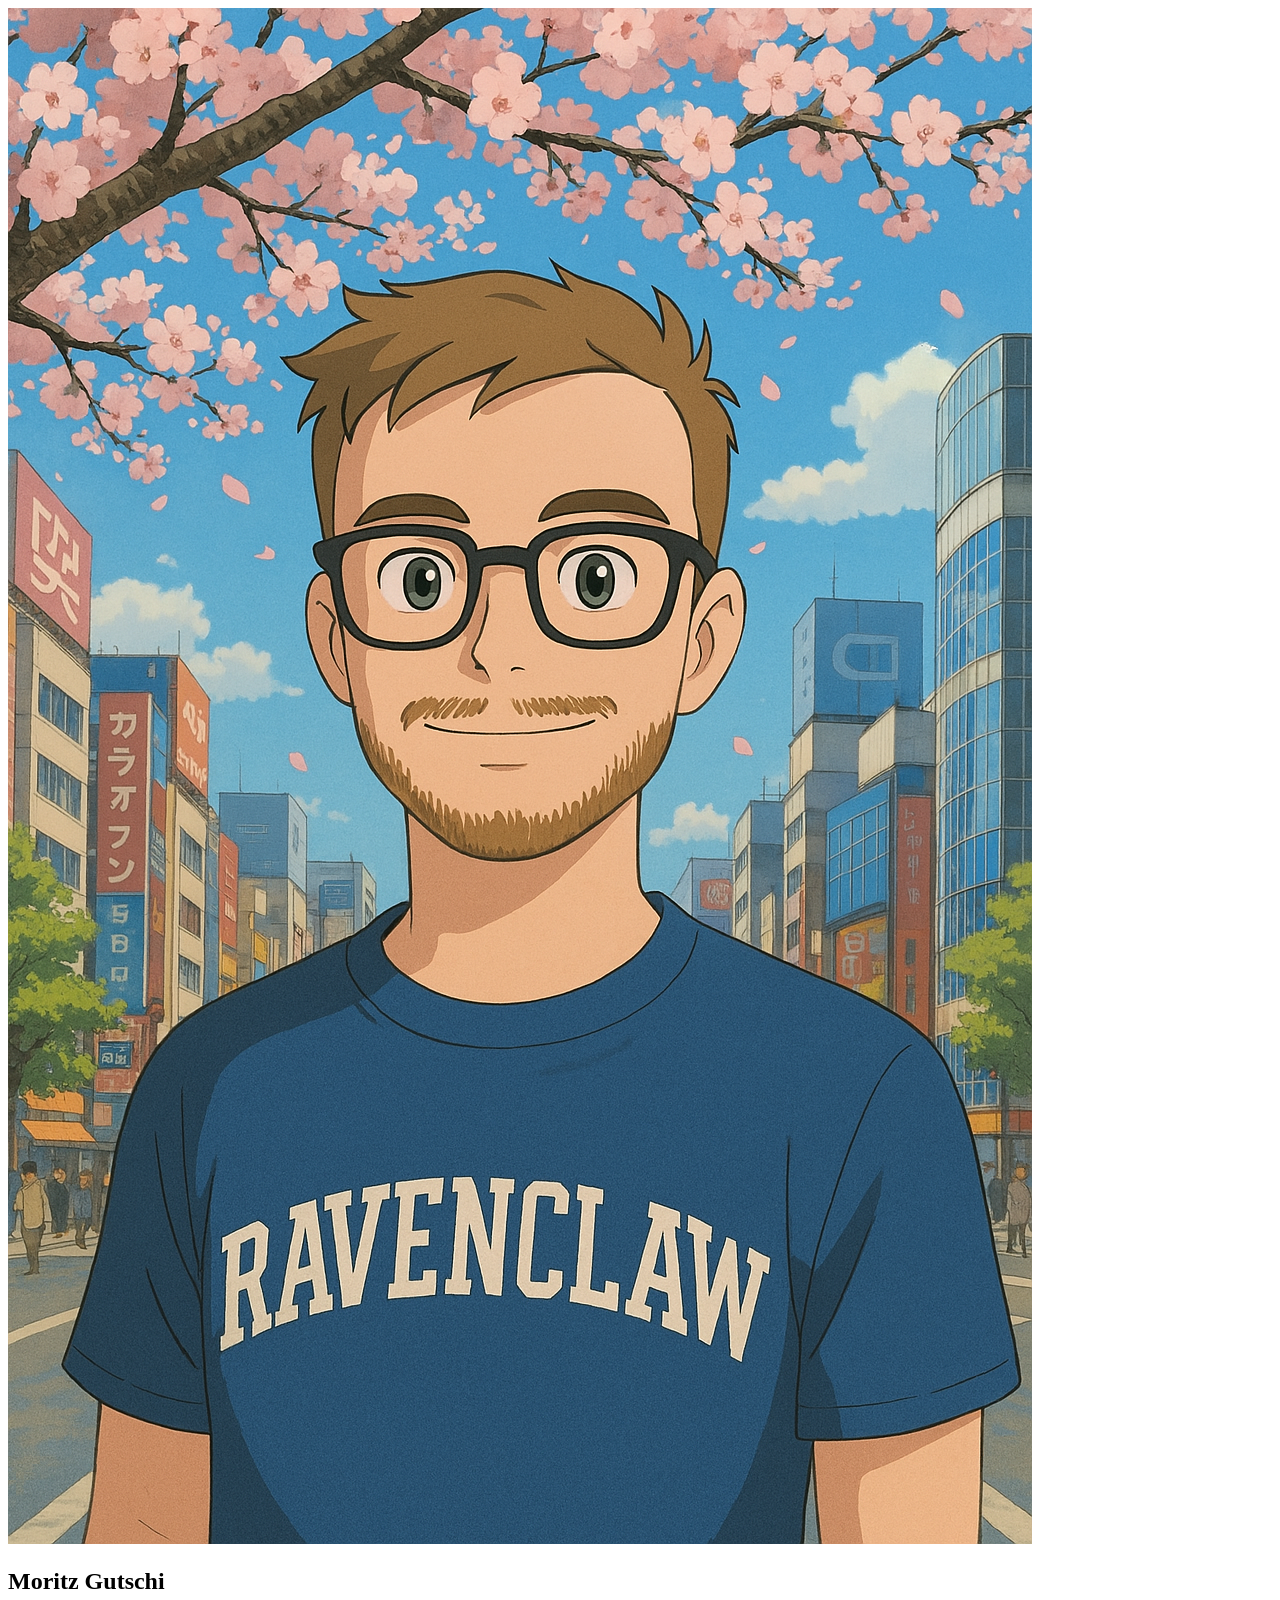
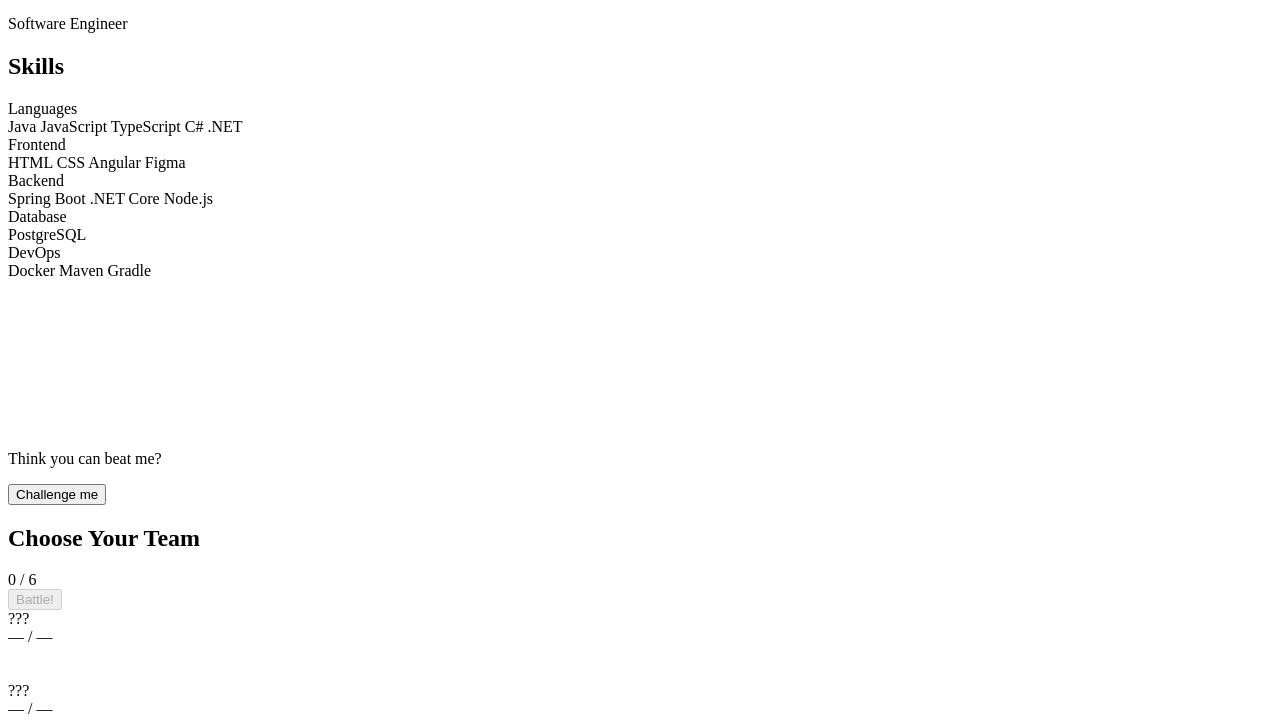
==== index.html @ f6601bb6 "Migrated index.html" ====
<!doctype html>
<html lang="en">
    <head>
        <meta charset="UTF-8" />
        <meta name="viewport" content="width=device-width, initial-scale=1.0" />

        <title>Moritz Gutschi — Software Engineer</title>
        <meta
            name="description"
            content="Portfolio of Moritz Gutschi, a software engineer specialising in Java, TypeScript, Angular, Spring Boot, .NET, PostgreSQL and Docker."
        />

        <link rel="canonical" href="https://moritz2k1.github.io/" />

        <meta property="og:type" content="profile" />
        <meta
            property="og:title"
            content="Moritz Gutschi — Software Engineer"
        />
        <meta
            property="og:description"
            content="Software engineer specialising in Java, TypeScript, Angular, Spring Boot, .NET, PostgreSQL and Docker."
        />
        <meta property="og:url" content="https://moritz2k1.github.io/" />
        <meta
            property="og:image"
            content="https://moritz2k1.github.io/public/profile.png"
        />

        <script type="application/ld+json">
            {
                "@context": "https://schema.org",
                "@type": "Person",
                "@id": "https://moritz2k1.github.io/#person",
                "name": "Moritz Gutschi",
                "jobTitle": "Software Engineer",
                "url": "https://moritz2k1.github.io/",
                "image": "https://moritz2k1.github.io/public/profile.png",
                "description": "Software engineer specialising in Java, TypeScript, Angular, Spring Boot, .NET, PostgreSQL and Docker.",
                "knowsAbout": [
                    "Java",
                    "TypeScript",
                    "JavaScript",
                    "C#",
                    ".NET",
                    "Angular",
                    "Spring Boot",
                    "Node.js",
                    "PostgreSQL",
                    "Docker",
                    "Maven",
                    "Gradle"
                ],
                "sameAs": [
                    "https://github.com/Moritz2k1",
                    "https://www.linkedin.com/in/moritz-gutschi/"
                ]
            }
        </script>

        <link rel="stylesheet" href="styles.css" />
        <link
            rel="icon"
            href="data:image/svg+xml,<svg xmlns='http://www.w3.org/2000/svg' viewBox='0 0 32 32'><circle cx='16' cy='16' r='15' fill='white' stroke='black' stroke-width='2'/><path d='M1 16a15 15 0 0 1 30 0Z' fill='crimson'/><rect x='1' y='15' width='30' height='2' fill='black'/><circle cx='16' cy='16' r='4' fill='white' stroke='black' stroke-width='2'/></svg>"
        />
        <link
            href="https://fonts.googleapis.com/css2?family=Press+Start+2P&family=Inter:wght@400;600;700&display=swap"
            rel="stylesheet"
        />
    </head>
    <body>
        <!-- Hero -->
        <section class="hero">
            <div class="hero-identity">
                <img
                    src="public/profile.png"
                    alt="Moritz Profile Picture"
                    class="profile-pic"
                />
                <div class="name-block">
                    <h1 class="name">Moritz Gutschi</h1>
                    <p class="tagline">Software Engineer</p>
                </div>
            </div>

            <div class="skills">
                <h2 class="skills-heading">Skills</h2>
                <div class="skill-categories">
                    <div class="skill-category">
                        <span class="skill-cat-label">Languages</span>
                        <div class="skill-tags">
                            <span class="skill-tag">Java</span>
                            <span class="skill-tag">JavaScript</span>
                            <span class="skill-tag">TypeScript</span>
                            <span class="skill-tag">C# .NET</span>
                        </div>
                    </div>
                    <div class="skill-category">
                        <span class="skill-cat-label">Frontend</span>
                        <div class="skill-tags">
                            <span class="skill-tag">HTML</span>
                            <span class="skill-tag">CSS</span>
                            <span class="skill-tag">Angular</span>
                            <span class="skill-tag">Figma</span>
                        </div>
                    </div>
                    <div class="skill-category">
                        <span class="skill-cat-label">Backend</span>
                        <div class="skill-tags">
                            <span class="skill-tag">Spring Boot</span>
                            <span class="skill-tag">.NET Core</span>
                            <span class="skill-tag">Node.js</span>
                        </div>
                    </div>
                    <div class="skill-category">
                        <span class="skill-cat-label">Database</span>
                        <div class="skill-tags">
                            <span class="skill-tag">PostgreSQL</span>
                        </div>
                    </div>
                    <div class="skill-category">
                        <span class="skill-cat-label">DevOps</span>
                        <div class="skill-tags">
                            <span class="skill-tag">Docker</span>
                            <span class="skill-tag">Maven</span>
                            <span class="skill-tag">Gradle</span>
                        </div>
                    </div>
                </div>
            </div>
        </section>

        <!-- Battle -->
        <section class="battle-section">
            <div class="battle-arena">
                <canvas id="battle-transition"></canvas>

                <!-- Pre-battle teaser -->
                <div id="battle-intro">
                    <p class="battle-teaser">Think you can beat me?</p>
                    <button id="challenge-btn">Challenge me</button>
                </div>

                <!-- Team selection -->
                <div id="team-select">
                    <div class="team-select-header">
                        <h2 class="team-select-title">Choose Your Team</h2>
                        <span id="team-counter" class="team-counter"
                            >0 / 6</span
                        >
                    </div>
                    <div id="pokemon-pool" class="pokemon-pool"></div>
                    <button id="battle-btn" class="battle-start-btn" disabled>
                        Battle!
                    </button>
                </div>

                <!-- Battle window -->
                <div id="battle-window">
                    <div class="battle-field">
                        <div class="battle-row enemy-row">
                            <div class="pokemon-panel enemy-panel">
                                <div class="pokemon-info">
                                    <span class="pokemon-name" id="enemy-name"
                                        >???</span
                                    >
                                    <div
                                        class="pokemon-types"
                                        id="enemy-types"
                                    ></div>
                                </div>
                                <div class="hp-bar-track">
                                    <div class="hp-bar" id="enemy-hp-bar"></div>
                                </div>
                                <span class="pokemon-hp-text" id="enemy-hp-text"
                                    >— / —</span
                                >
                            </div>
                            <div class="sprite-zone">
                                <img
                                    id="enemy-sprite"
                                    class="pokemon-sprite"
                                    alt=""
                                    src=""
                                />
                            </div>
                        </div>

                        <div class="battle-row player-row">
                            <div class="sprite-zone">
                                <img
                                    id="player-sprite"
                                    class="pokemon-sprite"
                                    alt=""
                                    src=""
                                />
                            </div>
                            <div class="pokemon-panel player-panel">
                                <div class="pokemon-info">
                                    <span class="pokemon-name" id="player-name"
                                        >???</span
                                    >
                                    <div
                                        class="pokemon-types"
                                        id="player-types"
                                    ></div>
                                </div>
                                <div class="hp-bar-track">
                                    <div
                                        class="hp-bar"
                                        id="player-hp-bar"
                                    ></div>
                                </div>
                                <span
                                    class="pokemon-hp-text"
                                    id="player-hp-text"
                                    >— / —</span
                                >
                            </div>
                        </div>
                    </div>

                    <div class="battle-ui">
                        <div class="battle-log" id="battle-log"></div>
                        <div class="battle-actions" id="battle-actions"></div>
                    </div>
                </div>
            </div>
        </section>

        <script type="module" src="src/main.js"></script>
    </body>
</html>
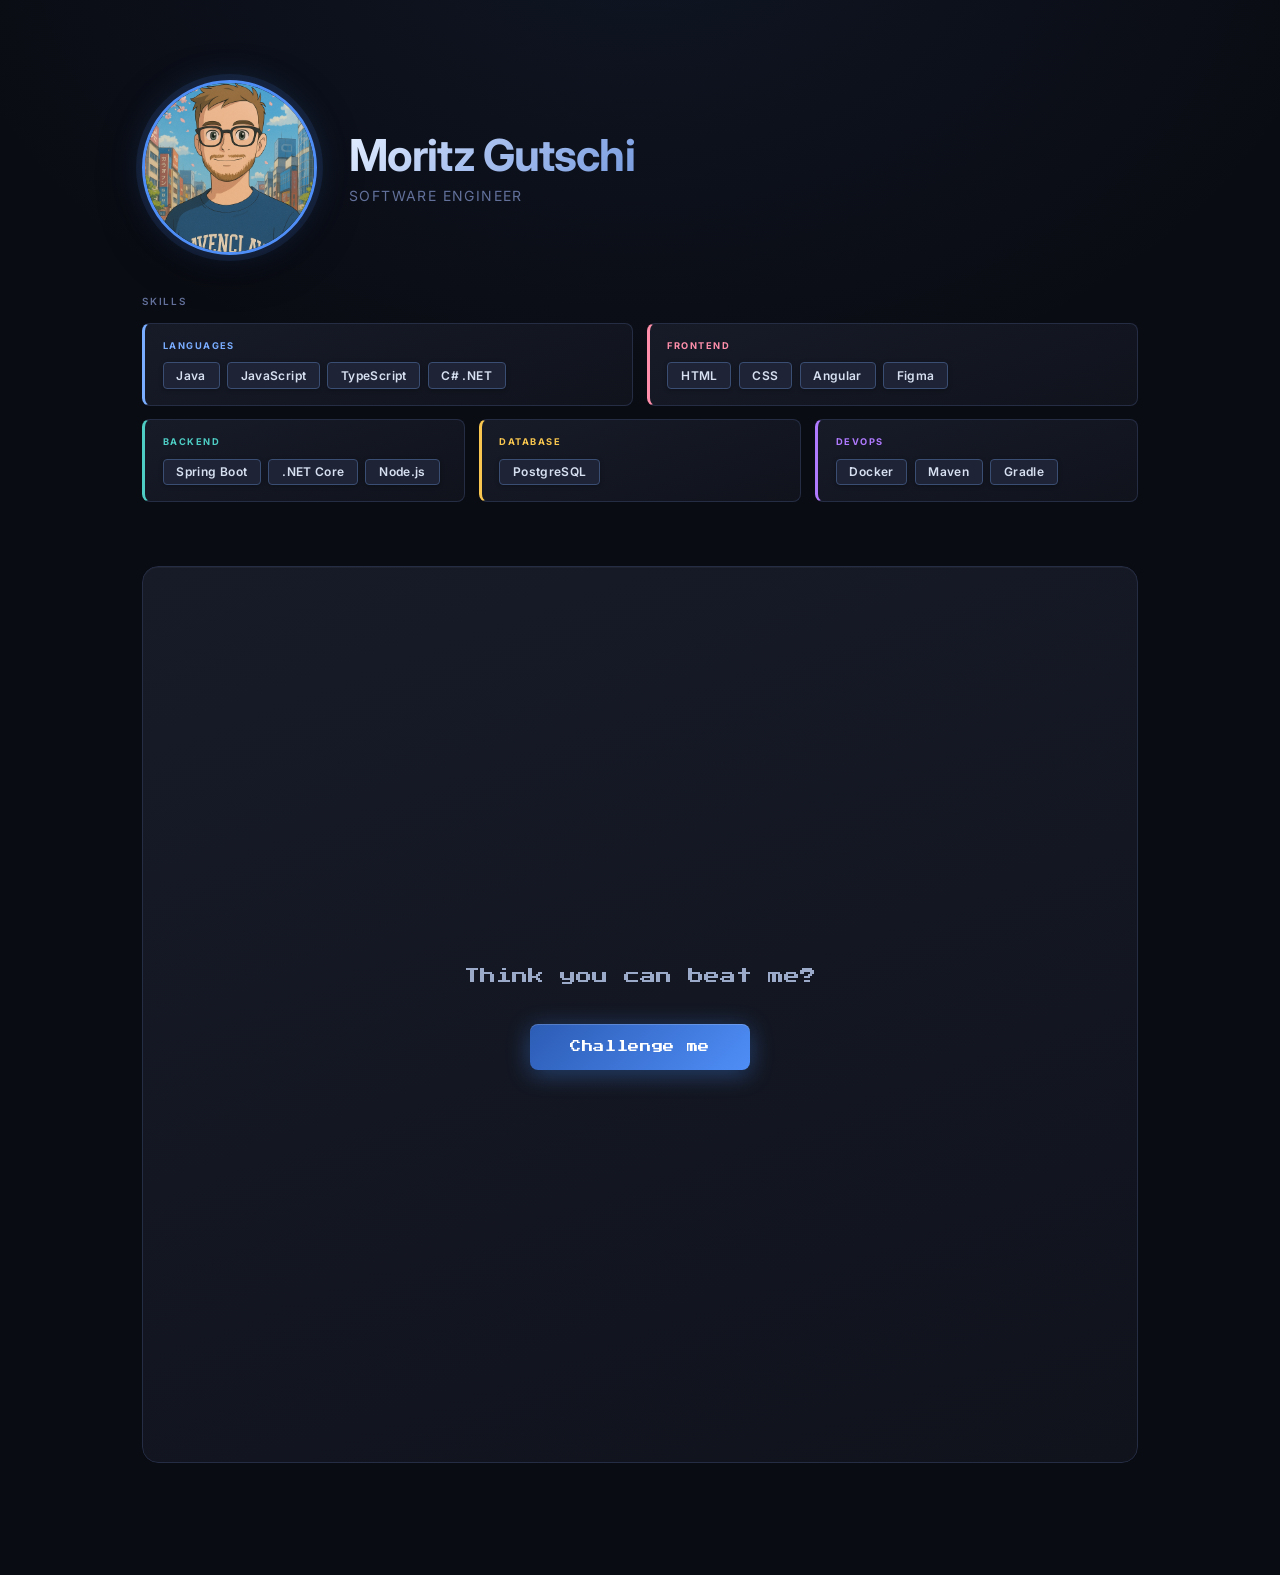
==== commit 4517a659: "Formatted whole directory with prettier. Deleted sitemap.xml" ====
--- a/index.html
+++ b/index.html
@@ -1,233 +1,199 @@
 <!doctype html>
 <html lang="en">
-    <head>
-        <meta charset="UTF-8" />
-        <meta name="viewport" content="width=device-width, initial-scale=1.0" />
+  <head>
+    <meta charset="UTF-8" />
+    <meta name="viewport" content="width=device-width, initial-scale=1.0" />
 
-        <title>Moritz Gutschi — Software Engineer</title>
-        <meta
-            name="description"
-            content="Portfolio of Moritz Gutschi, a software engineer specialising in Java, TypeScript, Angular, Spring Boot, .NET, PostgreSQL and Docker."
+    <title>Moritz Gutschi — Software Engineer</title>
+    <meta
+      name="description"
+      content="Portfolio of Moritz Gutschi, a software engineer specialising in Java, TypeScript, Angular, Spring Boot, .NET, PostgreSQL and Docker."
+    />
+
+    <link rel="canonical" href="https://moritz2k1.github.io/" />
+
+    <meta property="og:type" content="profile" />
+    <meta property="og:title" content="Moritz Gutschi — Software Engineer" />
+    <meta
+      property="og:description"
+      content="Software engineer specialising in Java, TypeScript, Angular, Spring Boot, .NET, PostgreSQL and Docker."
+    />
+    <meta property="og:url" content="https://moritz2k1.github.io/" />
+    <meta
+      property="og:image"
+      content="https://moritz2k1.github.io/public/profile.png"
+    />
+
+    <script type="application/ld+json">
+      {
+        "@context": "https://schema.org",
+        "@type": "Person",
+        "@id": "https://moritz2k1.github.io/#person",
+        "name": "Moritz Gutschi",
+        "jobTitle": "Software Engineer",
+        "url": "https://moritz2k1.github.io/",
+        "image": "https://moritz2k1.github.io/public/profile.png",
+        "description": "Software engineer specialising in Java, TypeScript, Angular, Spring Boot, .NET, PostgreSQL and Docker.",
+        "knowsAbout": [
+          "Java",
+          "TypeScript",
+          "JavaScript",
+          "C#",
+          ".NET",
+          "Angular",
+          "Spring Boot",
+          "Node.js",
+          "PostgreSQL",
+          "Docker",
+          "Maven",
+          "Gradle"
+        ],
+        "sameAs": [
+          "https://github.com/Moritz2k1",
+          "https://www.linkedin.com/in/moritz-gutschi/"
+        ]
+      }
+    </script>
+
+    <link rel="stylesheet" href="styles.css" />
+    <link
+      rel="icon"
+      href="data:image/svg+xml,<svg xmlns='http://www.w3.org/2000/svg' viewBox='0 0 32 32'><circle cx='16' cy='16' r='15' fill='white' stroke='black' stroke-width='2'/><path d='M1 16a15 15 0 0 1 30 0Z' fill='crimson'/><rect x='1' y='15' width='30' height='2' fill='black'/><circle cx='16' cy='16' r='4' fill='white' stroke='black' stroke-width='2'/></svg>"
+    />
+    <link
+      href="https://fonts.googleapis.com/css2?family=Press+Start+2P&family=Inter:wght@400;600;700&display=swap"
+      rel="stylesheet"
+    />
+  </head>
+  <body>
+    <!-- Hero -->
+    <section class="hero">
+      <div class="hero-identity">
+        <img
+          src="public/profile.png"
+          alt="Moritz Profile Picture"
+          class="profile-pic"
         />
+        <div class="name-block">
+          <h1 class="name">Moritz Gutschi</h1>
+          <p class="tagline">Software Engineer</p>
+        </div>
+      </div>
 
-        <link rel="canonical" href="https://moritz2k1.github.io/" />
+      <div class="skills">
+        <h2 class="skills-heading">Skills</h2>
+        <div class="skill-categories">
+          <div class="skill-category">
+            <span class="skill-cat-label">Languages</span>
+            <div class="skill-tags">
+              <span class="skill-tag">Java</span>
+              <span class="skill-tag">JavaScript</span>
+              <span class="skill-tag">TypeScript</span>
+              <span class="skill-tag">C# .NET</span>
+            </div>
+          </div>
+          <div class="skill-category">
+            <span class="skill-cat-label">Frontend</span>
+            <div class="skill-tags">
+              <span class="skill-tag">HTML</span>
+              <span class="skill-tag">CSS</span>
+              <span class="skill-tag">Angular</span>
+              <span class="skill-tag">Figma</span>
+            </div>
+          </div>
+          <div class="skill-category">
+            <span class="skill-cat-label">Backend</span>
+            <div class="skill-tags">
+              <span class="skill-tag">Spring Boot</span>
+              <span class="skill-tag">.NET Core</span>
+              <span class="skill-tag">Node.js</span>
+            </div>
+          </div>
+          <div class="skill-category">
+            <span class="skill-cat-label">Database</span>
+            <div class="skill-tags">
+              <span class="skill-tag">PostgreSQL</span>
+            </div>
+          </div>
+          <div class="skill-category">
+            <span class="skill-cat-label">DevOps</span>
+            <div class="skill-tags">
+              <span class="skill-tag">Docker</span>
+              <span class="skill-tag">Maven</span>
+              <span class="skill-tag">Gradle</span>
+            </div>
+          </div>
+        </div>
+      </div>
+    </section>
 
-        <meta property="og:type" content="profile" />
-        <meta
-            property="og:title"
-            content="Moritz Gutschi — Software Engineer"
-        />
-        <meta
-            property="og:description"
-            content="Software engineer specialising in Java, TypeScript, Angular, Spring Boot, .NET, PostgreSQL and Docker."
-        />
-        <meta property="og:url" content="https://moritz2k1.github.io/" />
-        <meta
-            property="og:image"
-            content="https://moritz2k1.github.io/public/profile.png"
-        />
+    <!-- Battle -->
+    <section class="battle-section">
+      <div class="battle-arena">
+        <canvas id="battle-transition"></canvas>
 
-        <script type="application/ld+json">
-            {
-                "@context": "https://schema.org",
-                "@type": "Person",
-                "@id": "https://moritz2k1.github.io/#person",
-                "name": "Moritz Gutschi",
-                "jobTitle": "Software Engineer",
-                "url": "https://moritz2k1.github.io/",
-                "image": "https://moritz2k1.github.io/public/profile.png",
-                "description": "Software engineer specialising in Java, TypeScript, Angular, Spring Boot, .NET, PostgreSQL and Docker.",
-                "knowsAbout": [
-                    "Java",
-                    "TypeScript",
-                    "JavaScript",
-                    "C#",
-                    ".NET",
-                    "Angular",
-                    "Spring Boot",
-                    "Node.js",
-                    "PostgreSQL",
-                    "Docker",
-                    "Maven",
-                    "Gradle"
-                ],
-                "sameAs": [
-                    "https://github.com/Moritz2k1",
-                    "https://www.linkedin.com/in/moritz-gutschi/"
-                ]
-            }
-        </script>
+        <!-- Pre-battle teaser -->
+        <div id="battle-intro">
+          <p class="battle-teaser">Think you can beat me?</p>
+          <button id="challenge-btn">Challenge me</button>
+        </div>
 
-        <link rel="stylesheet" href="styles.css" />
-        <link
-            rel="icon"
-            href="data:image/svg+xml,<svg xmlns='http://www.w3.org/2000/svg' viewBox='0 0 32 32'><circle cx='16' cy='16' r='15' fill='white' stroke='black' stroke-width='2'/><path d='M1 16a15 15 0 0 1 30 0Z' fill='crimson'/><rect x='1' y='15' width='30' height='2' fill='black'/><circle cx='16' cy='16' r='4' fill='white' stroke='black' stroke-width='2'/></svg>"
-        />
-        <link
-            href="https://fonts.googleapis.com/css2?family=Press+Start+2P&family=Inter:wght@400;600;700&display=swap"
-            rel="stylesheet"
-        />
-    </head>
-    <body>
-        <!-- Hero -->
-        <section class="hero">
-            <div class="hero-identity">
-                <img
-                    src="public/profile.png"
-                    alt="Moritz Profile Picture"
-                    class="profile-pic"
-                />
-                <div class="name-block">
-                    <h1 class="name">Moritz Gutschi</h1>
-                    <p class="tagline">Software Engineer</p>
+        <!-- Team selection -->
+        <div id="team-select">
+          <div class="team-select-header">
+            <h2 class="team-select-title">Choose Your Team</h2>
+            <span id="team-counter" class="team-counter">0 / 6</span>
+          </div>
+          <div id="pokemon-pool" class="pokemon-pool"></div>
+          <button id="battle-btn" class="battle-start-btn" disabled>
+            Battle!
+          </button>
+        </div>
+
+        <!-- Battle window -->
+        <div id="battle-window">
+          <div class="battle-field">
+            <div class="battle-row enemy-row">
+              <div class="pokemon-panel enemy-panel">
+                <div class="pokemon-info">
+                  <span class="pokemon-name" id="enemy-name">???</span>
+                  <div class="pokemon-types" id="enemy-types"></div>
                 </div>
+                <div class="hp-bar-track">
+                  <div class="hp-bar" id="enemy-hp-bar"></div>
+                </div>
+                <span class="pokemon-hp-text" id="enemy-hp-text">— / —</span>
+              </div>
+              <div class="sprite-zone">
+                <img id="enemy-sprite" class="pokemon-sprite" alt="" src="" />
+              </div>
             </div>
 
-            <div class="skills">
-                <h2 class="skills-heading">Skills</h2>
-                <div class="skill-categories">
-                    <div class="skill-category">
-                        <span class="skill-cat-label">Languages</span>
-                        <div class="skill-tags">
-                            <span class="skill-tag">Java</span>
-                            <span class="skill-tag">JavaScript</span>
-                            <span class="skill-tag">TypeScript</span>
-                            <span class="skill-tag">C# .NET</span>
-                        </div>
-                    </div>
-                    <div class="skill-category">
-                        <span class="skill-cat-label">Frontend</span>
-                        <div class="skill-tags">
-                            <span class="skill-tag">HTML</span>
-                            <span class="skill-tag">CSS</span>
-                            <span class="skill-tag">Angular</span>
-                            <span class="skill-tag">Figma</span>
-                        </div>
-                    </div>
-                    <div class="skill-category">
-                        <span class="skill-cat-label">Backend</span>
-                        <div class="skill-tags">
-                            <span class="skill-tag">Spring Boot</span>
-                            <span class="skill-tag">.NET Core</span>
-                            <span class="skill-tag">Node.js</span>
-                        </div>
-                    </div>
-                    <div class="skill-category">
-                        <span class="skill-cat-label">Database</span>
-                        <div class="skill-tags">
-                            <span class="skill-tag">PostgreSQL</span>
-                        </div>
-                    </div>
-                    <div class="skill-category">
-                        <span class="skill-cat-label">DevOps</span>
-                        <div class="skill-tags">
-                            <span class="skill-tag">Docker</span>
-                            <span class="skill-tag">Maven</span>
-                            <span class="skill-tag">Gradle</span>
-                        </div>
-                    </div>
+            <div class="battle-row player-row">
+              <div class="sprite-zone">
+                <img id="player-sprite" class="pokemon-sprite" alt="" src="" />
+              </div>
+              <div class="pokemon-panel player-panel">
+                <div class="pokemon-info">
+                  <span class="pokemon-name" id="player-name">???</span>
+                  <div class="pokemon-types" id="player-types"></div>
                 </div>
+                <div class="hp-bar-track">
+                  <div class="hp-bar" id="player-hp-bar"></div>
+                </div>
+                <span class="pokemon-hp-text" id="player-hp-text">— / —</span>
+              </div>
             </div>
-        </section>
+          </div>
 
-        <!-- Battle -->
-        <section class="battle-section">
-            <div class="battle-arena">
-                <canvas id="battle-transition"></canvas>
+          <div class="battle-ui">
+            <div class="battle-log" id="battle-log"></div>
+            <div class="battle-actions" id="battle-actions"></div>
+          </div>
+        </div>
+      </div>
+    </section>
 
-                <!-- Pre-battle teaser -->
-                <div id="battle-intro">
-                    <p class="battle-teaser">Think you can beat me?</p>
-                    <button id="challenge-btn">Challenge me</button>
-                </div>
-
-                <!-- Team selection -->
-                <div id="team-select">
-                    <div class="team-select-header">
-                        <h2 class="team-select-title">Choose Your Team</h2>
-                        <span id="team-counter" class="team-counter"
-                            >0 / 6</span
-                        >
-                    </div>
-                    <div id="pokemon-pool" class="pokemon-pool"></div>
-                    <button id="battle-btn" class="battle-start-btn" disabled>
-                        Battle!
-                    </button>
-                </div>
-
-                <!-- Battle window -->
-                <div id="battle-window">
-                    <div class="battle-field">
-                        <div class="battle-row enemy-row">
-                            <div class="pokemon-panel enemy-panel">
-                                <div class="pokemon-info">
-                                    <span class="pokemon-name" id="enemy-name"
-                                        >???</span
-                                    >
-                                    <div
-                                        class="pokemon-types"
-                                        id="enemy-types"
-                                    ></div>
-                                </div>
-                                <div class="hp-bar-track">
-                                    <div class="hp-bar" id="enemy-hp-bar"></div>
-                                </div>
-                                <span class="pokemon-hp-text" id="enemy-hp-text"
-                                    >— / —</span
-                                >
-                            </div>
-                            <div class="sprite-zone">
-                                <img
-                                    id="enemy-sprite"
-                                    class="pokemon-sprite"
-                                    alt=""
-                                    src=""
-                                />
-                            </div>
-                        </div>
-
-                        <div class="battle-row player-row">
-                            <div class="sprite-zone">
-                                <img
-                                    id="player-sprite"
-                                    class="pokemon-sprite"
-                                    alt=""
-                                    src=""
-                                />
-                            </div>
-                            <div class="pokemon-panel player-panel">
-                                <div class="pokemon-info">
-                                    <span class="pokemon-name" id="player-name"
-                                        >???</span
-                                    >
-                                    <div
-                                        class="pokemon-types"
-                                        id="player-types"
-                                    ></div>
-                                </div>
-                                <div class="hp-bar-track">
-                                    <div
-                                        class="hp-bar"
-                                        id="player-hp-bar"
-                                    ></div>
-                                </div>
-                                <span
-                                    class="pokemon-hp-text"
-                                    id="player-hp-text"
-                                    >— / —</span
-                                >
-                            </div>
-                        </div>
-                    </div>
-
-                    <div class="battle-ui">
-                        <div class="battle-log" id="battle-log"></div>
-                        <div class="battle-actions" id="battle-actions"></div>
-                    </div>
-                </div>
-            </div>
-        </section>
-
-        <script type="module" src="src/main.js"></script>
-    </body>
+    <script type="module" src="src/main.js"></script>
+  </body>
 </html>
--- a/styles.css
+++ b/styles.css
@@ -0,0 +1,966 @@
+:root {
+  --bg: #0a0c13;
+  --surface-1: #10131c;
+  --surface-2: #171b28;
+  --surface-3: #1e2335;
+  --border: #252d44;
+  --border-hi: #3a4d72;
+  --blue: #4f8ef7;
+  --blue-hi: #7aadff;
+  --blue-dim: #2c5cb5;
+  --blue-glow: rgba(79, 142, 247, 0.18);
+  --blue-glow-hi: rgba(79, 142, 247, 0.38);
+  --text: #d6e0f0;
+  --text-dim: #9aaac8;
+  --text-muted: #62709a;
+  --hp-green: #2ecc71;
+  --hp-yellow: #f1c40f;
+  --hp-red: #e74c3c;
+  --radius: 8px;
+  --radius-lg: 16px;
+}
+
+*,
+*::before,
+*::after {
+  box-sizing: border-box;
+  margin: 0;
+  padding: 0;
+}
+
+[hidden] {
+  display: none !important;
+}
+
+html {
+  font-size: 16px;
+  scroll-behavior: smooth;
+}
+
+body {
+  font-family: "Inter", system-ui, sans-serif;
+  background-color: var(--bg);
+  color: var(--text);
+  min-height: 100vh;
+  background-image: radial-gradient(
+    ellipse 80% 45% at 50% -5%,
+    rgba(79, 142, 247, 0.07) 0%,
+    transparent 70%
+  );
+}
+
+#battle-transition {
+  position: absolute;
+  inset: 0;
+  z-index: 10;
+  display: none;
+  opacity: 1;
+  transition: opacity 0.5s ease;
+  pointer-events: none;
+}
+
+#battle-transition.active {
+  display: block;
+  pointer-events: all;
+}
+
+#battle-transition.fade-out {
+  opacity: 0;
+}
+
+.hero {
+  display: flex;
+  flex-direction: column;
+  gap: 2.5rem;
+  max-width: 1060px;
+  margin: 0 auto;
+  padding: 5rem 2rem 4rem;
+}
+
+.hero-identity {
+  display: flex;
+  align-items: center;
+  gap: 2rem;
+}
+
+.profile-pic {
+  width: 175px;
+  height: 175px;
+  border-radius: 50%;
+  object-fit: cover;
+  border: 3px solid var(--blue);
+  box-shadow:
+    0 0 0 6px rgba(79, 142, 247, 0.1),
+    0 0 32px rgba(79, 142, 247, 0.22),
+    0 10px 40px rgba(0, 0, 0, 0.6);
+}
+
+.name-block {
+  display: flex;
+  flex-direction: column;
+  gap: 0.5rem;
+}
+
+.name {
+  font-size: 2.75rem;
+  font-weight: 700;
+  letter-spacing: -0.02em;
+  line-height: 1.1;
+  background: linear-gradient(135deg, #e4eeff 0%, #a8c0ee 45%, #7a9de0 100%);
+  -webkit-background-clip: text;
+  -webkit-text-fill-color: transparent;
+  background-clip: text;
+}
+
+.tagline {
+  font-size: 0.875rem;
+  font-weight: 400;
+  color: var(--text-muted);
+  letter-spacing: 0.1em;
+  text-transform: uppercase;
+}
+
+.skills {
+  display: flex;
+  flex-direction: column;
+  gap: 1rem;
+}
+
+.skills-heading {
+  font-size: 0.62rem;
+  font-weight: 600;
+  letter-spacing: 0.18em;
+  text-transform: uppercase;
+  color: var(--text-muted);
+}
+
+.skill-categories {
+  display: grid;
+  grid-template-columns: repeat(6, 1fr);
+  gap: 0.85rem;
+}
+
+.skill-category:nth-child(1),
+.skill-category:nth-child(2) {
+  grid-column: span 3;
+}
+
+.skill-category:nth-child(3),
+.skill-category:nth-child(4),
+.skill-category:nth-child(5) {
+  grid-column: span 2;
+}
+
+.skill-category {
+  display: flex;
+  flex-direction: column;
+  gap: 0.7rem;
+  padding: 1rem 1.1rem;
+  background: linear-gradient(
+    160deg,
+    var(--surface-2) 0%,
+    var(--surface-1) 100%
+  );
+  border: 1px solid var(--border);
+  border-left: 3px solid var(--cat-color, var(--blue));
+  border-radius: var(--radius);
+  transition:
+    box-shadow 0.18s,
+    transform 0.18s;
+}
+
+.skill-category:hover {
+  box-shadow:
+    0 6px 24px rgba(0, 0, 0, 0.35),
+    0 0 0 1px var(--cat-color);
+  transform: translateY(-2px);
+}
+
+.skill-category:nth-child(1) {
+  --cat-color: #7aadff;
+}
+.skill-category:nth-child(2) {
+  --cat-color: #ff8fab;
+}
+.skill-category:nth-child(3) {
+  --cat-color: #4ecdc4;
+}
+.skill-category:nth-child(4) {
+  --cat-color: #f9c74f;
+}
+.skill-category:nth-child(5) {
+  --cat-color: #b07aff;
+}
+
+.skill-cat-label {
+  font-size: 0.58rem;
+  font-weight: 700;
+  letter-spacing: 0.16em;
+  text-transform: uppercase;
+  color: var(--cat-color, var(--blue));
+}
+
+.skill-tags {
+  display: flex;
+  flex-wrap: wrap;
+  gap: 0.45rem;
+}
+
+.skill-tag {
+  padding: 0.3rem 0.8rem;
+  border-radius: 4px;
+  font-size: 0.75rem;
+  font-weight: 600;
+  letter-spacing: 0.03em;
+  background: var(--surface-3);
+  border: 1px solid var(--border-hi);
+  color: var(--text);
+  box-shadow: 0 1px 4px rgba(0, 0, 0, 0.3);
+  transition:
+    border-color 0.15s,
+    color 0.15s;
+  cursor: default;
+}
+
+.skill-tag:hover {
+  border-color: var(--cat-color, var(--blue));
+  color: var(--cat-color, var(--blue-hi));
+}
+
+.battle-section {
+  max-width: 1060px;
+  margin: 0 auto;
+  padding: 0 2rem 7rem;
+}
+
+.battle-arena {
+  display: grid;
+  position: relative;
+  border-radius: var(--radius-lg);
+  overflow: hidden;
+}
+
+#battle-intro,
+#team-select,
+#battle-window {
+  grid-row: 1;
+  grid-column: 1;
+}
+
+#battle-intro {
+  display: flex;
+  flex-direction: column;
+  align-items: center;
+  justify-content: center;
+  gap: 2rem;
+  padding: 5rem 2rem;
+  background: linear-gradient(
+    160deg,
+    var(--surface-2) 0%,
+    var(--surface-1) 100%
+  );
+  border: 1px solid var(--border);
+  border-radius: var(--radius-lg);
+  box-shadow:
+    0 4px 28px rgba(0, 0, 0, 0.55),
+    inset 0 1px 0 rgba(255, 255, 255, 0.04);
+}
+
+.battle-teaser {
+  font-family: "Press Start 2P", monospace;
+  font-size: 1rem;
+  color: var(--text-dim);
+  text-align: center;
+  line-height: 2;
+}
+
+#challenge-btn {
+  font-family: "Press Start 2P", monospace;
+  font-size: 0.7rem;
+  padding: 1.1rem 2.5rem;
+  background: linear-gradient(135deg, var(--blue-dim) 0%, var(--blue) 100%);
+  color: #fff;
+  border: none;
+  border-radius: var(--radius);
+  cursor: pointer;
+  letter-spacing: 0.06em;
+  box-shadow:
+    0 4px 22px rgba(79, 142, 247, 0.42),
+    0 2px 8px rgba(0, 0, 0, 0.45),
+    inset 0 1px 0 rgba(255, 255, 255, 0.18);
+  transition:
+    transform 0.14s,
+    box-shadow 0.14s;
+}
+
+#challenge-btn:hover {
+  transform: translateY(-2px);
+  box-shadow:
+    0 8px 34px rgba(79, 142, 247, 0.62),
+    0 3px 14px rgba(0, 0, 0, 0.5),
+    inset 0 1px 0 rgba(255, 255, 255, 0.22);
+}
+
+#challenge-btn:active {
+  transform: translateY(0);
+}
+
+#battle-window {
+  display: flex;
+  flex-direction: column;
+  visibility: hidden;
+  pointer-events: none;
+  background: linear-gradient(
+    180deg,
+    var(--surface-2) 0%,
+    var(--surface-1) 100%
+  );
+  border: 1px solid var(--border);
+  border-radius: var(--radius-lg);
+  overflow: hidden;
+  box-shadow:
+    0 16px 64px rgba(0, 0, 0, 0.8),
+    0 4px 16px rgba(0, 0, 0, 0.5),
+    inset 0 1px 0 rgba(255, 255, 255, 0.04);
+}
+
+#battle-window.is-visible {
+  visibility: visible;
+  pointer-events: auto;
+}
+
+#battle-intro.is-hidden {
+  display: none;
+}
+
+#team-select {
+  display: none;
+  flex-direction: column;
+  background: linear-gradient(
+    180deg,
+    var(--surface-2) 0%,
+    var(--surface-1) 100%
+  );
+  border: 1px solid var(--border);
+  border-radius: var(--radius-lg);
+  overflow: hidden;
+  box-shadow:
+    0 16px 64px rgba(0, 0, 0, 0.8),
+    inset 0 1px 0 rgba(255, 255, 255, 0.04);
+}
+
+#team-select.is-visible {
+  display: flex;
+}
+
+.team-select-header {
+  display: flex;
+  align-items: center;
+  justify-content: space-between;
+  padding: 1rem 1.5rem;
+  border-bottom: 1px solid var(--border);
+  flex-shrink: 0;
+}
+
+.team-select-title {
+  font-family: "Press Start 2P", monospace;
+  font-size: 0.65rem;
+  color: var(--blue-hi);
+  margin: 0;
+}
+
+.team-counter {
+  font-family: "Press Start 2P", monospace;
+  font-size: 0.55rem;
+  color: var(--text-dim);
+}
+
+.pokemon-pool {
+  display: grid;
+  grid-template-columns: repeat(3, 1fr);
+  gap: 0.65rem;
+  padding: 1rem 1.2rem;
+  padding-top: 1.4rem;
+  overflow-y: auto;
+  overflow-x: visible;
+  flex: 1;
+}
+
+.poke-card {
+  display: flex;
+  flex-direction: column;
+  gap: 0.55rem;
+  padding: 0.75rem 0.85rem;
+  background: var(--surface-3);
+  border: 1px solid var(--border);
+  border-radius: var(--radius);
+  cursor: pointer;
+  position: relative;
+  transition:
+    border-color 0.14s,
+    box-shadow 0.14s,
+    opacity 0.14s;
+  user-select: none;
+}
+
+.poke-card-order {
+  position: absolute;
+  top: -9px;
+  left: -9px;
+  width: 22px;
+  height: 22px;
+  border-radius: 50%;
+  background: linear-gradient(135deg, var(--blue-dim) 0%, var(--blue-hi) 100%);
+  border: 2px solid var(--surface-1);
+  color: #fff;
+  font-family: "Press Start 2P", monospace;
+  font-size: 0.38rem;
+  display: flex;
+  align-items: center;
+  justify-content: center;
+  opacity: 0;
+  transform: scale(0.6);
+  transition:
+    opacity 0.15s,
+    transform 0.15s;
+  box-shadow:
+    0 0 10px rgba(79, 142, 247, 0.7),
+    0 2px 5px rgba(0, 0, 0, 0.5);
+  z-index: 2;
+  pointer-events: none;
+}
+
+.poke-card-order.lead {
+  background: linear-gradient(135deg, #a07000 0%, #f0c040 100%);
+  box-shadow:
+    0 0 10px rgba(240, 192, 64, 0.7),
+    0 2px 5px rgba(0, 0, 0, 0.5);
+}
+
+.poke-card-order.visible {
+  opacity: 1;
+  transform: scale(1);
+}
+
+.poke-card:hover:not(.disabled) {
+  border-color: var(--border-hi);
+}
+
+.poke-card.selected {
+  border-color: var(--blue);
+  box-shadow:
+    0 0 0 1px var(--blue),
+    inset 0 0 16px var(--blue-glow);
+}
+
+.poke-card.disabled {
+  opacity: 0.35;
+  cursor: not-allowed;
+}
+
+.poke-card-header {
+  display: flex;
+  flex-direction: row;
+  align-items: flex-start;
+  justify-content: space-between;
+  gap: 0.5rem;
+}
+
+.poke-card-info {
+  display: flex;
+  flex-direction: column;
+  gap: 0.35rem;
+  flex: 1;
+  min-width: 0;
+}
+
+.poke-card-sprite {
+  width: 52px;
+  height: 52px;
+  object-fit: contain;
+  image-rendering: pixelated;
+  flex-shrink: 0;
+  align-self: flex-start;
+}
+
+.poke-card-name {
+  font-family: "Press Start 2P", monospace;
+  font-size: 1rem;
+  color: var(--text);
+  line-height: 1.6;
+}
+
+.poke-card-types {
+  display: flex;
+  gap: 0.5rem;
+  flex-wrap: wrap;
+}
+
+.poke-card-moves {
+  list-style: none;
+  padding: 0;
+  margin: 0;
+  display: flex;
+  flex-direction: column;
+  gap: 0.3rem;
+  border-top: 1px solid var(--border);
+  padding-top: 0.5rem;
+}
+
+.poke-card-moves li {
+  display: flex;
+  align-items: center;
+  gap: 0.4rem;
+  font-family: "Press Start 2P", monospace;
+  font-size: 0.8rem;
+  color: var(--text-dim);
+  line-height: 1.5;
+}
+
+.type-badge--sm {
+  font-size: 0.42rem;
+  padding: 0.15rem 0.35rem;
+  border-radius: 2px;
+  flex-shrink: 0;
+}
+
+.battle-start-btn {
+  font-family: "Press Start 2P", monospace;
+  font-size: 0.6rem;
+  padding: 1rem 2rem;
+  margin: 0.85rem 1.2rem;
+  background: linear-gradient(135deg, var(--blue-dim) 0%, var(--blue) 100%);
+  color: #fff;
+  border: none;
+  border-radius: var(--radius);
+  cursor: pointer;
+  flex-shrink: 0;
+  box-shadow:
+    0 4px 22px rgba(79, 142, 247, 0.42),
+    inset 0 1px 0 rgba(255, 255, 255, 0.18);
+  transition:
+    transform 0.14s,
+    box-shadow 0.14s,
+    opacity 0.14s;
+}
+
+.battle-start-btn:disabled {
+  opacity: 0.35;
+  cursor: not-allowed;
+  box-shadow: none;
+  transform: none;
+}
+
+.battle-start-btn:not(:disabled):hover {
+  transform: translateY(-2px);
+  box-shadow:
+    0 8px 34px rgba(79, 142, 247, 0.62),
+    inset 0 1px 0 rgba(255, 255, 255, 0.22);
+}
+
+.battle-start-btn:not(:disabled):active {
+  transform: translateY(0);
+}
+
+.battle-field {
+  display: grid;
+  grid-template-rows: 1fr 1fr;
+  min-height: 460px;
+  border-bottom: 1px solid var(--border);
+  background:
+    radial-gradient(
+      ellipse 60% 40% at 75% 30%,
+      rgba(79, 142, 247, 0.05) 0%,
+      transparent 60%
+    ),
+    radial-gradient(
+      ellipse 50% 35% at 25% 70%,
+      rgba(79, 100, 220, 0.04) 0%,
+      transparent 55%
+    ),
+    linear-gradient(180deg, #060914 0%, #080c1a 45%, #060810 100%);
+  position: relative;
+}
+
+.battle-field::after {
+  content: "";
+  position: absolute;
+  left: 0;
+  right: 0;
+  top: 50%;
+  height: 1px;
+  background: linear-gradient(
+    90deg,
+    transparent 0%,
+    rgba(79, 142, 247, 0.15) 20%,
+    rgba(79, 142, 247, 0.25) 50%,
+    rgba(79, 142, 247, 0.15) 80%,
+    transparent 100%
+  );
+  pointer-events: none;
+}
+
+.battle-row {
+  display: flex;
+  align-items: center;
+  gap: 1rem;
+  padding: 1.5rem 2rem;
+}
+
+.enemy-row {
+  align-items: flex-start;
+  padding-bottom: 0.5rem;
+}
+
+.player-row {
+  align-items: flex-end;
+  padding-top: 0.5rem;
+}
+
+.pokemon-panel {
+  flex: 0 0 300px;
+  display: flex;
+  flex-direction: column;
+  gap: 0.65rem;
+  padding: 1.1rem 1.3rem;
+  border-radius: var(--radius);
+  background: linear-gradient(
+    135deg,
+    rgba(30, 35, 53, 0.92) 0%,
+    rgba(23, 27, 40, 0.92) 100%
+  );
+  border: 1px solid var(--border);
+  backdrop-filter: blur(4px);
+  box-shadow:
+    0 4px 20px rgba(0, 0, 0, 0.5),
+    inset 0 1px 0 rgba(255, 255, 255, 0.04);
+}
+
+.pokemon-info {
+  display: flex;
+  justify-content: space-between;
+  align-items: center;
+  gap: 0.5rem;
+  flex-wrap: wrap;
+}
+
+.pokemon-name {
+  font-family: "Press Start 2P", monospace;
+  font-size: 0.62rem;
+  color: var(--text);
+  letter-spacing: 0.05em;
+  white-space: nowrap;
+}
+
+.pokemon-types {
+  display: flex;
+  gap: 0.3rem;
+  flex-wrap: wrap;
+}
+
+.type-badge {
+  font-family: "Press Start 2P", monospace;
+  font-size: 0.33rem;
+  padding: 0.2rem 0.45rem;
+  border-radius: 3px;
+  letter-spacing: 0.04em;
+  white-space: nowrap;
+}
+
+.pokemon-hp-text {
+  font-family: "Press Start 2P", monospace;
+  font-size: 0.48rem;
+  color: var(--text-muted);
+  letter-spacing: 0.02em;
+  text-align: right;
+}
+
+.hp-bar-track {
+  height: 10px;
+  background: rgba(0, 0, 0, 0.65);
+  border-radius: 5px;
+  overflow: hidden;
+  border: 1px solid rgba(255, 255, 255, 0.06);
+}
+
+.hp-bar {
+  height: 100%;
+  width: 100%;
+  border-radius: 5px;
+  background: linear-gradient(90deg, #1ea857, var(--hp-green));
+  /* Width is animated by JS — no CSS transition needed here */
+  transition: background 0.3s;
+}
+
+.hp-bar.hp-yellow {
+  background: linear-gradient(90deg, #c49000, var(--hp-yellow));
+}
+
+.hp-bar.hp-red {
+  background: linear-gradient(90deg, #b81a1a, var(--hp-red));
+}
+
+.sprite-zone {
+  flex: 1;
+  display: flex;
+  align-items: center;
+}
+
+.enemy-row .sprite-zone {
+  justify-content: flex-end;
+}
+
+.player-row .sprite-zone {
+  justify-content: flex-start;
+}
+
+.pokemon-sprite {
+  width: 240px;
+  height: 240px;
+  object-fit: contain;
+  image-rendering: pixelated;
+  image-rendering: crisp-edges;
+  filter: drop-shadow(0 8px 24px rgba(0, 0, 0, 0.7));
+  transition:
+    filter 0.55s ease,
+    transform 0.55s ease,
+    opacity 0.55s ease;
+}
+
+.player-row .pokemon-sprite {
+  transform: scale(1.1);
+  transform-origin: bottom left;
+}
+
+.pokemon-sprite.fainted {
+  filter: grayscale(1) brightness(0.3)
+    drop-shadow(0 4px 12px rgba(0, 0, 0, 0.5));
+  transform: translateY(28px);
+  opacity: 0.5;
+}
+
+.battle-log {
+  font-family: "Press Start 2P", monospace;
+  font-size: 0.62rem;
+  line-height: 2.4;
+  color: var(--text);
+  padding: 1.5rem 2rem;
+  min-height: 110px;
+  border-bottom: 1px solid var(--border);
+  background: rgba(0, 0, 0, 0.3);
+}
+
+.battle-actions {
+  display: grid;
+  grid-template-columns: 1fr 1fr;
+  gap: 0.65rem;
+  padding: 1.25rem 1.75rem;
+  background: var(--surface-1);
+  /* fixed height: fits 3 button rows (pick-move: 4 moves + back) */
+  min-height: 240px;
+  align-content: start;
+}
+
+.battle-actions button {
+  font-family: "Press Start 2P", monospace;
+  font-size: 0.5rem;
+  line-height: 1.9;
+  padding: 0.9rem 1.2rem;
+  text-align: left;
+  background: linear-gradient(
+    135deg,
+    var(--surface-3) 0%,
+    var(--surface-2) 100%
+  );
+  color: var(--text);
+  border: 1px solid var(--border-hi);
+  border-radius: var(--radius);
+  cursor: pointer;
+  box-shadow:
+    0 2px 10px rgba(0, 0, 0, 0.35),
+    inset 0 1px 0 rgba(255, 255, 255, 0.05);
+  transition:
+    background 0.14s,
+    border-color 0.14s,
+    box-shadow 0.14s,
+    color 0.14s;
+}
+
+.battle-actions button:hover {
+  background: linear-gradient(135deg, #252e46 0%, #1d2538 100%);
+  border-color: var(--blue);
+  color: var(--blue-hi);
+  box-shadow:
+    0 2px 16px var(--blue-glow),
+    inset 0 1px 0 rgba(255, 255, 255, 0.07);
+}
+
+.battle-actions button:active {
+  transform: scale(0.97);
+}
+
+.battle-actions .move-btn {
+  display: flex;
+  flex-direction: row;
+  align-items: center;
+  justify-content: space-between;
+  gap: 0.75rem;
+  white-space: normal;
+}
+
+.move-body {
+  display: flex;
+  flex-direction: column;
+  gap: 0.45rem;
+  flex: 1;
+  min-width: 0;
+}
+
+.move-name {
+  font-size: 0.5rem;
+  line-height: 1.4;
+}
+
+.move-stats {
+  display: flex;
+  flex-direction: row;
+  align-items: center;
+  gap: 0.35rem;
+}
+
+.move-stat {
+  display: flex;
+  flex-direction: row;
+  align-items: baseline;
+  gap: 0.2rem;
+}
+
+.stat-label {
+  font-size: 0.3rem;
+  font-family: "Press Start 2P", monospace;
+  color: #556688;
+  letter-spacing: 0.04em;
+}
+
+.stat-val {
+  font-size: 0.38rem;
+  font-family: "Press Start 2P", monospace;
+  color: #99aabb;
+}
+
+.stat-val--pwr {
+  color: #e8c060;
+}
+.stat-val--acc {
+  color: #70beff;
+}
+
+.stat-sep {
+  font-size: 0.3rem;
+  color: #334455;
+  font-family: "Press Start 2P", monospace;
+  line-height: 1;
+}
+
+.move-type-badge {
+  font-size: 0.5rem;
+  padding: 0.3rem 0.6rem;
+  border-radius: 4px;
+  font-family: "Press Start 2P", monospace;
+  letter-spacing: 0.02em;
+  white-space: nowrap;
+  flex-shrink: 0;
+}
+
+@media (max-width: 800px) {
+  .hero {
+    flex-direction: column;
+    align-items: center;
+    text-align: center;
+    padding: 3rem 1.5rem 2.5rem;
+    gap: 2rem;
+  }
+
+  .hero {
+    padding: 3rem 1.5rem 2.5rem;
+    gap: 2rem;
+  }
+
+  .hero-identity {
+    flex-direction: column;
+    text-align: center;
+  }
+
+  .skill-categories {
+    grid-template-columns: 1fr;
+  }
+
+  .skill-category:nth-child(n) {
+    grid-column: span 1;
+  }
+
+  .skill-tags {
+    justify-content: center;
+  }
+
+  .name {
+    font-size: 2rem;
+  }
+
+  .battle-section {
+    padding: 0 1rem 4rem;
+  }
+
+  .battle-field {
+    min-height: 340px;
+  }
+
+  .battle-row {
+    padding: 1rem 1.25rem;
+  }
+
+  .pokemon-sprite {
+    width: 160px;
+    height: 160px;
+  }
+
+  .pokemon-panel {
+    flex: 0 0 220px;
+  }
+
+  .battle-log {
+    padding: 1.1rem 1.25rem;
+    font-size: 0.52rem;
+  }
+
+  .battle-actions {
+    padding: 0.9rem 1rem;
+  }
+
+  .pokemon-pool {
+    grid-template-columns: repeat(2, 1fr);
+  }
+}
+
+@media (max-width: 560px) {
+  .battle-field {
+    min-height: 280px;
+  }
+
+  .pokemon-sprite {
+    width: 110px;
+    height: 110px;
+  }
+
+  .pokemon-panel {
+    flex: 0 0 175px;
+  }
+
+  .battle-actions {
+    grid-template-columns: 1fr;
+  }
+
+  .pokemon-pool {
+    grid-template-columns: 1fr;
+  }
+}
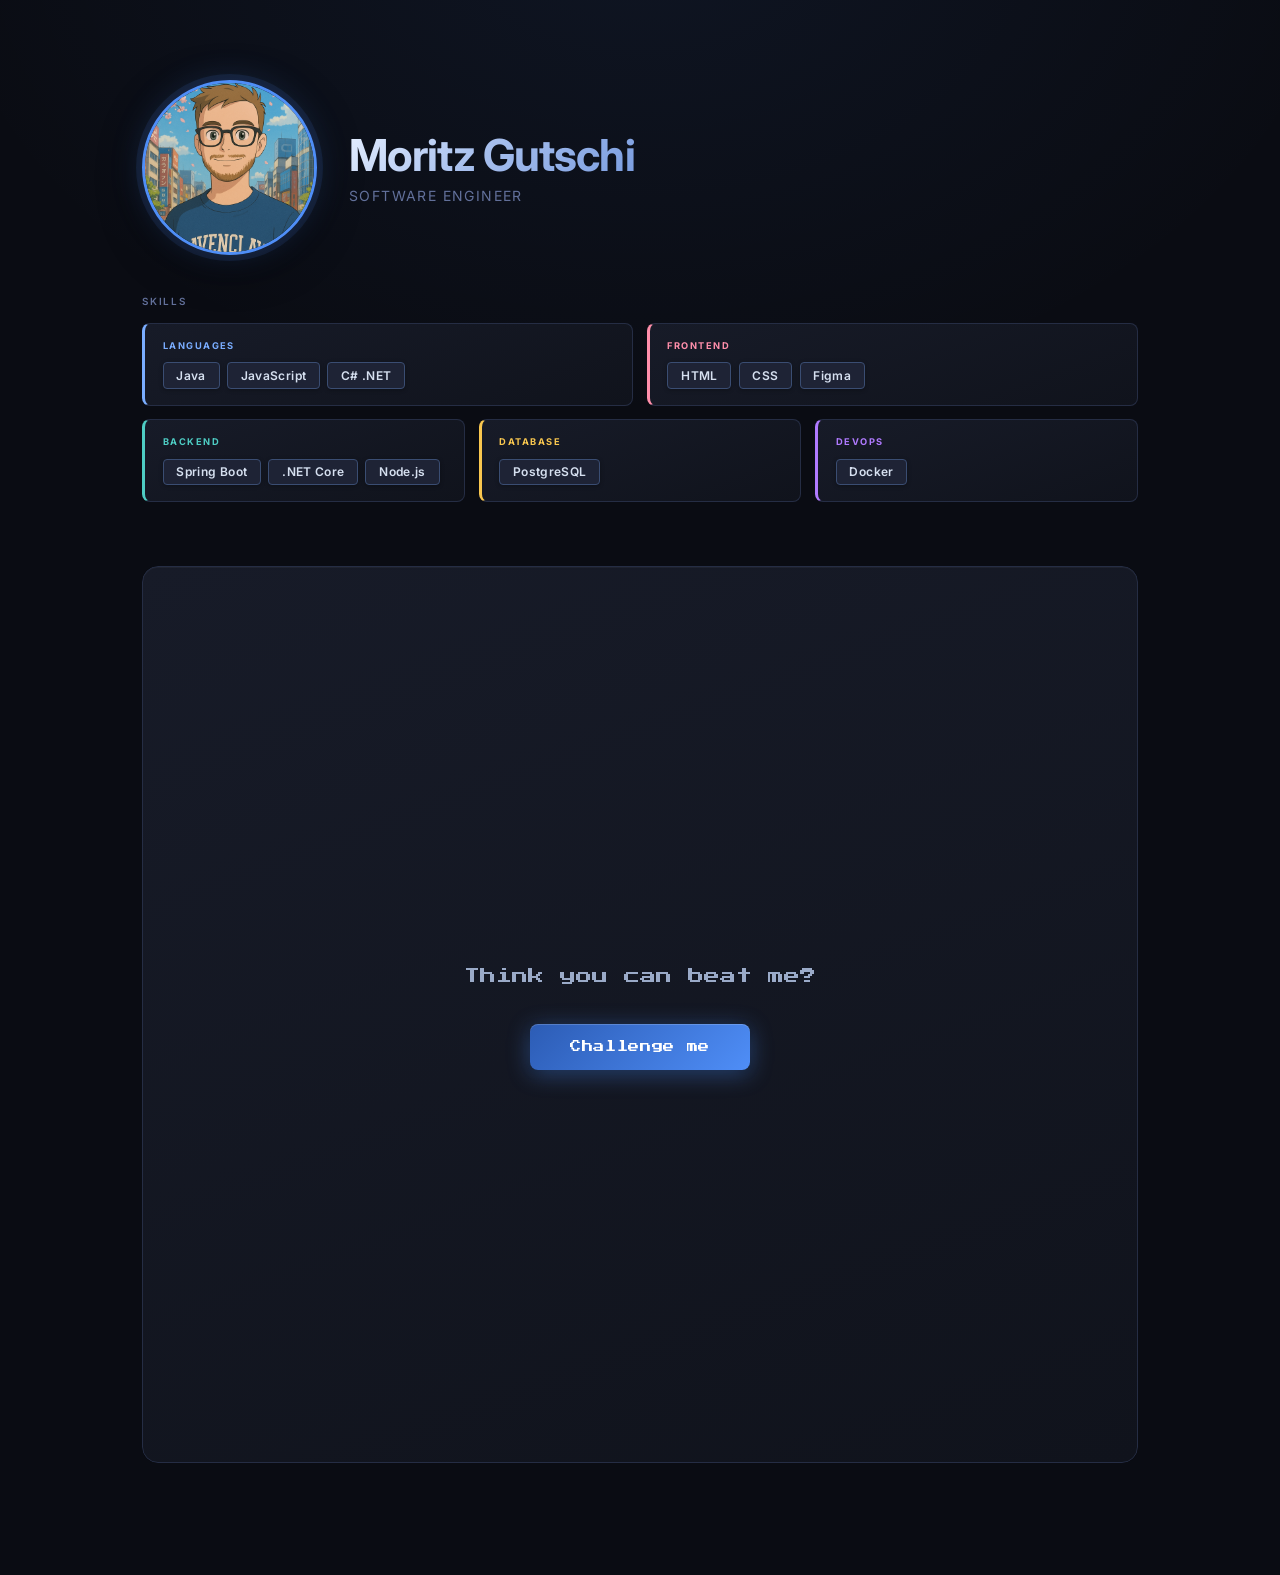
==== commit c4fb8cee: "Edited the skills section" ====
--- a/index.html
+++ b/index.html
@@ -88,7 +88,6 @@
             <div class="skill-tags">
               <span class="skill-tag">Java</span>
               <span class="skill-tag">JavaScript</span>
-              <span class="skill-tag">TypeScript</span>
               <span class="skill-tag">C# .NET</span>
             </div>
           </div>
@@ -97,7 +96,6 @@
             <div class="skill-tags">
               <span class="skill-tag">HTML</span>
               <span class="skill-tag">CSS</span>
-              <span class="skill-tag">Angular</span>
               <span class="skill-tag">Figma</span>
             </div>
           </div>
@@ -119,8 +117,6 @@
             <span class="skill-cat-label">DevOps</span>
             <div class="skill-tags">
               <span class="skill-tag">Docker</span>
-              <span class="skill-tag">Maven</span>
-              <span class="skill-tag">Gradle</span>
             </div>
           </div>
         </div>
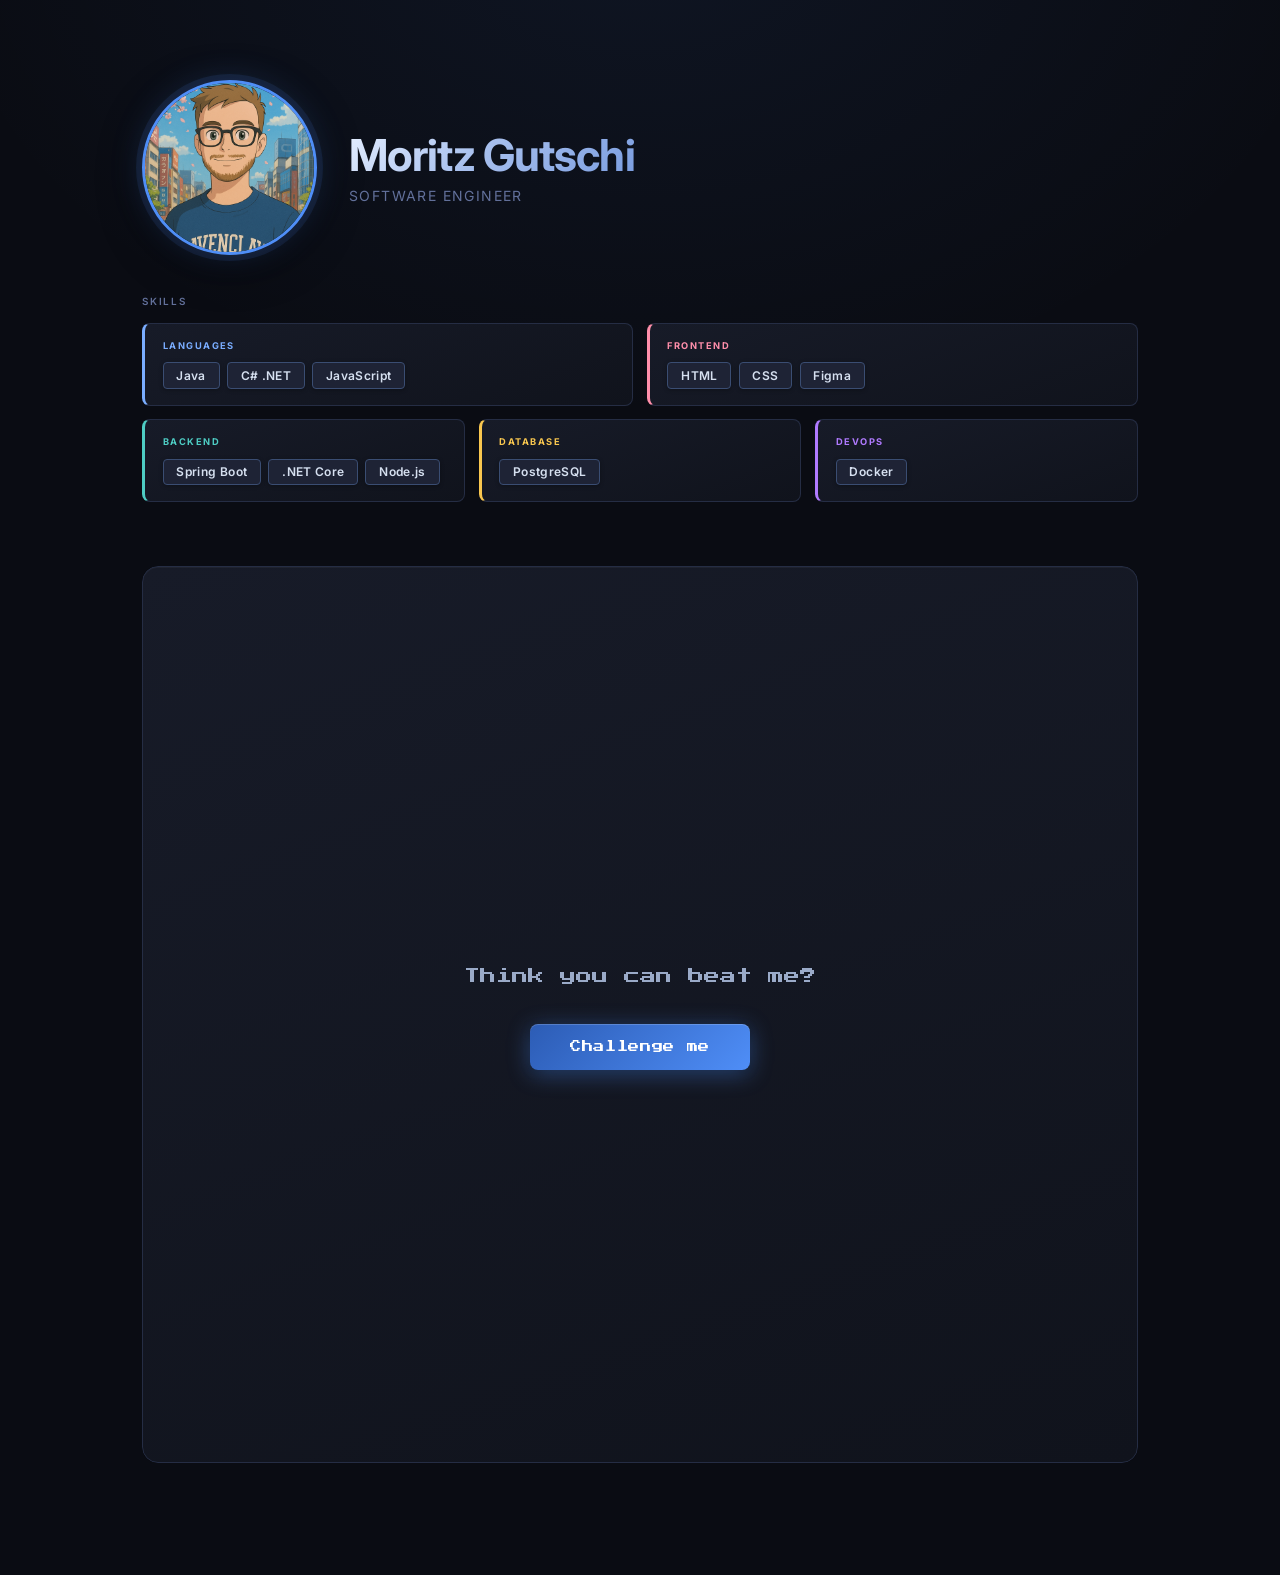
==== commit 8b11464d: "Reordered JS and C#" ====
--- a/index.html
+++ b/index.html
@@ -87,8 +87,8 @@
             <span class="skill-cat-label">Languages</span>
             <div class="skill-tags">
               <span class="skill-tag">Java</span>
+              <span class="skill-tag">C# .NET</span>
               <span class="skill-tag">JavaScript</span>
-              <span class="skill-tag">C# .NET</span>
             </div>
           </div>
           <div class="skill-category">
